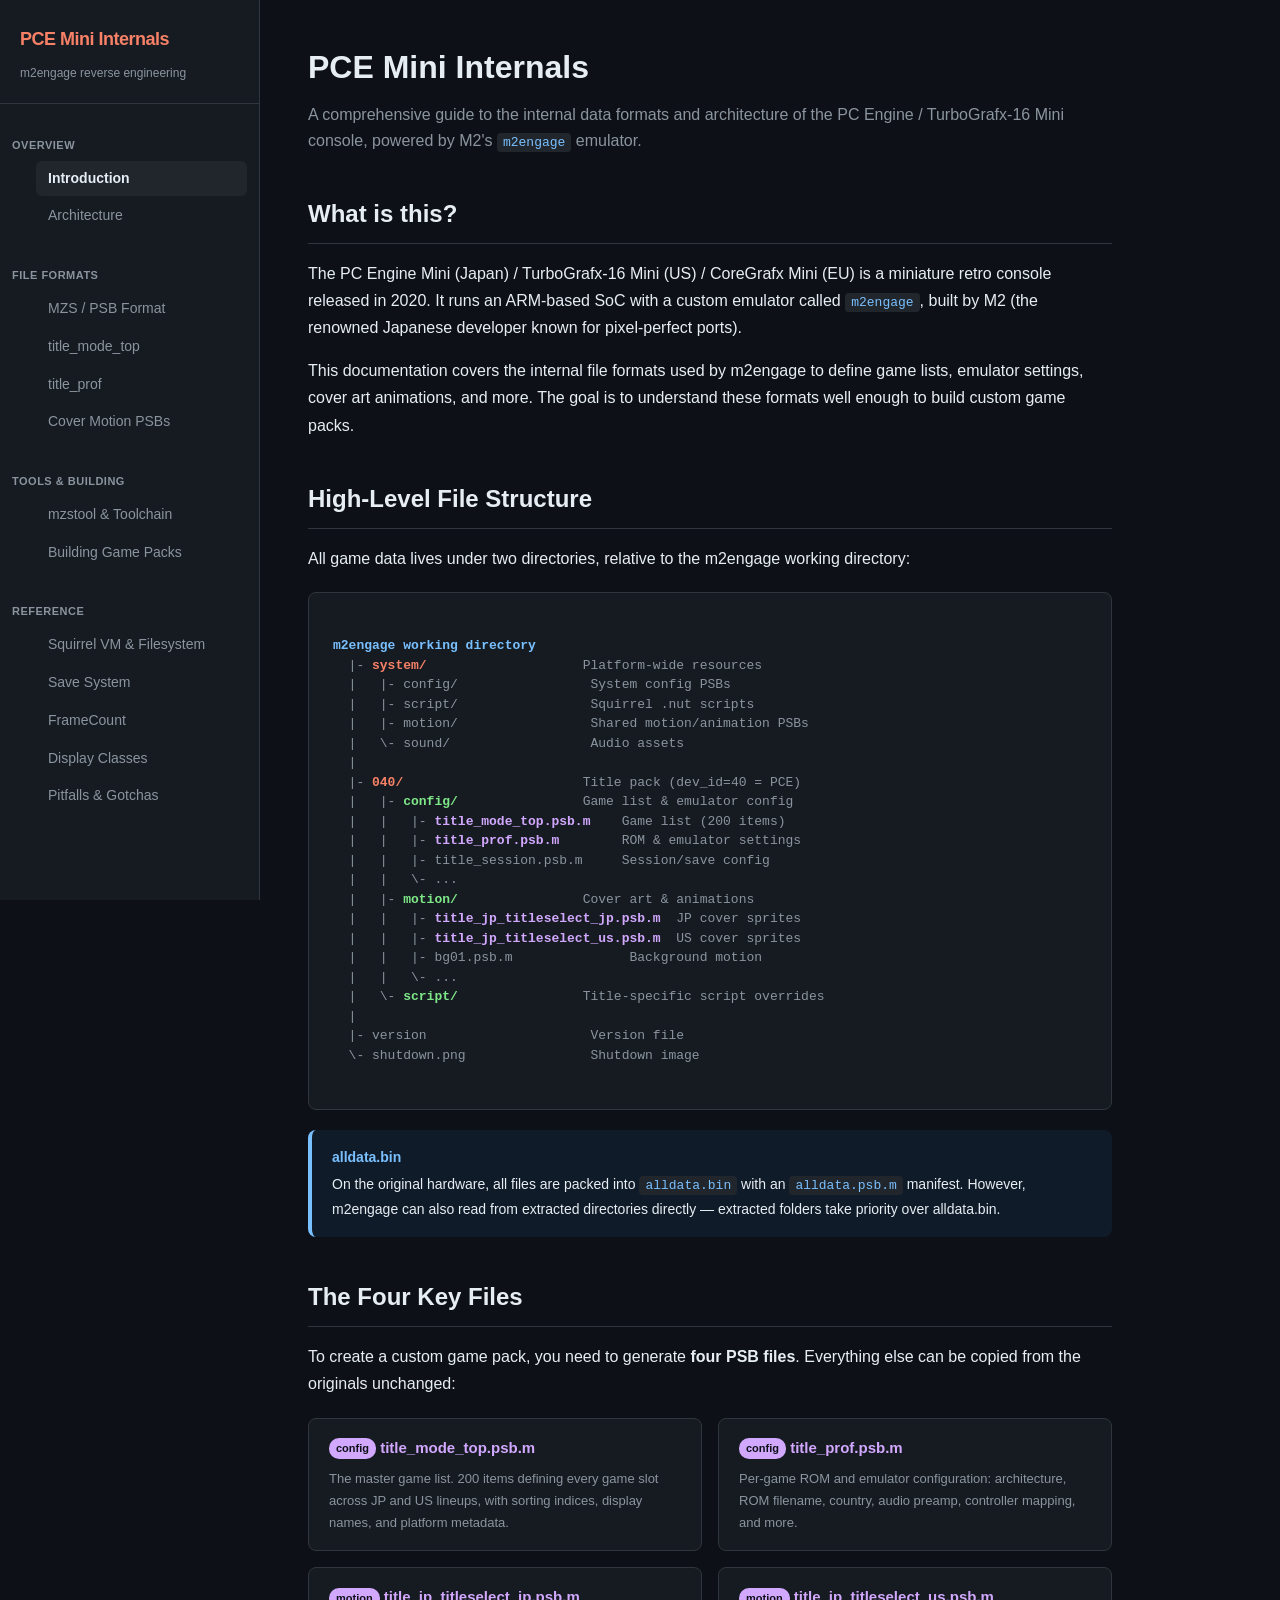
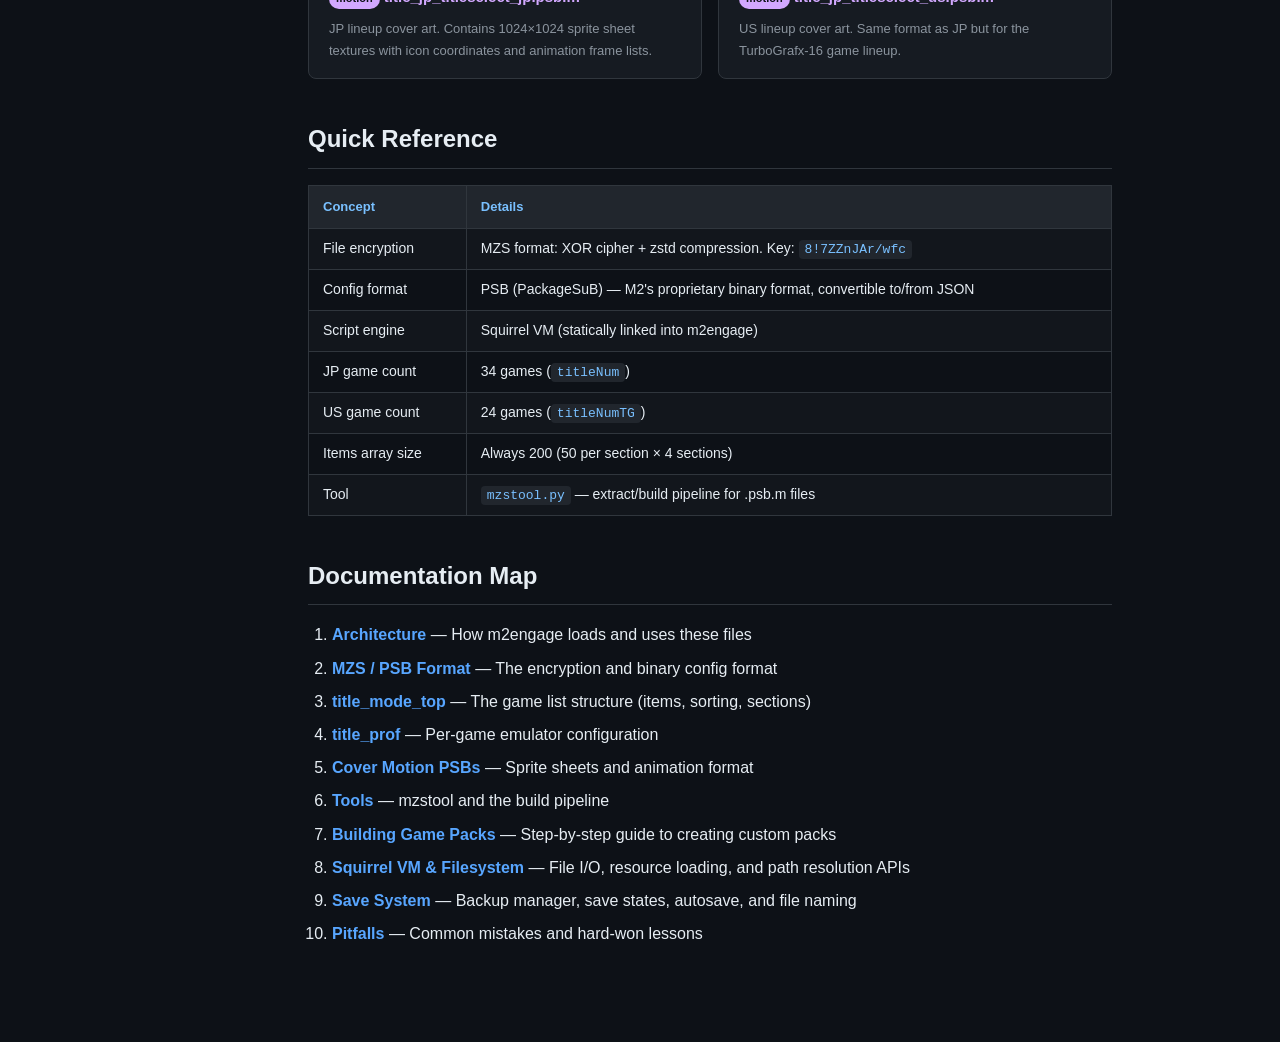
==== index.html @ 925ff39e "Initial commit: PC Engine Mini technical documentation" ====
<!DOCTYPE html>
<html lang="en">
<head>
  <meta charset="UTF-8">
  <meta name="viewport" content="width=device-width, initial-scale=1.0">
  <title>PCE Mini Internals</title>
  <link rel="stylesheet" href="style.css">
</head>
<body>
  <nav>
    <div class="logo">
      <h1>PCE Mini Internals</h1>
      <div class="subtitle">m2engage reverse engineering</div>
    </div>
    <div class="section-label">Overview</div>
    <ul>
      <li><a href="index.html" class="active">Introduction</a></li>
      <li><a href="architecture.html">Architecture</a></li>
    </ul>
    <div class="section-label">File Formats</div>
    <ul>
      <li><a href="mzs-format.html">MZS / PSB Format</a></li>
      <li><a href="title-mode-top.html">title_mode_top</a></li>
      <li><a href="title-prof.html">title_prof</a></li>
      <li><a href="cover-motion.html">Cover Motion PSBs</a></li>
    </ul>
    <div class="section-label">Tools &amp; Building</div>
    <ul>
      <li><a href="tools.html">mzstool &amp; Toolchain</a></li>
      <li><a href="building.html">Building Game Packs</a></li>
    </ul>
    <div class="section-label">Reference</div>
    <ul>
      <li><a href="squirrel-vm.html">Squirrel VM &amp; Filesystem</a></li>
      <li><a href="save-system.html">Save System</a></li>
      <li><a href="framecount.html">FrameCount</a></li>
      <li><a href="display-classes.html">Display Classes</a></li>
      <li><a href="pitfalls.html">Pitfalls &amp; Gotchas</a></li>
    </ul>
  </nav>

  <main>
    <h1>PCE Mini Internals</h1>
    <p class="page-desc">
      A comprehensive guide to the internal data formats and architecture of the
      PC Engine / TurboGrafx-16 Mini console, powered by M2's <code>m2engage</code> emulator.
    </p>

    <h2>What is this?</h2>
    <p>
      The PC Engine Mini (Japan) / TurboGrafx-16 Mini (US) / CoreGrafx Mini (EU) is a miniature
      retro console released in 2020. It runs an ARM-based SoC with a custom emulator called
      <code>m2engage</code>, built by M2 (the renowned Japanese developer known for pixel-perfect ports).
    </p>
    <p>
      This documentation covers the internal file formats used by m2engage to define game lists,
      emulator settings, cover art animations, and more. The goal is to understand these formats
      well enough to build custom game packs.
    </p>

    <h2>High-Level File Structure</h2>
    <p>
      All game data lives under two directories, relative to the m2engage working directory:
    </p>

    <div class="diagram">
<span class="hl-blue">m2engage working directory</span>
  |- <span class="highlight">system/</span>                    Platform-wide resources
  |   |- config/                 System config PSBs
  |   |- script/                 Squirrel .nut scripts
  |   |- motion/                 Shared motion/animation PSBs
  |   \- sound/                  Audio assets
  |
  |- <span class="highlight">040/</span>                       Title pack (dev_id=40 = PCE)
  |   |- <span class="hl-green">config/</span>                Game list &amp; emulator config
  |   |   |- <span class="hl-purple">title_mode_top.psb.m</span>    Game list (200 items)
  |   |   |- <span class="hl-purple">title_prof.psb.m</span>        ROM &amp; emulator settings
  |   |   |- title_session.psb.m     Session/save config
  |   |   \- ...
  |   |- <span class="hl-green">motion/</span>                Cover art &amp; animations
  |   |   |- <span class="hl-purple">title_jp_titleselect_jp.psb.m</span>  JP cover sprites
  |   |   |- <span class="hl-purple">title_jp_titleselect_us.psb.m</span>  US cover sprites
  |   |   |- bg01.psb.m               Background motion
  |   |   \- ...
  |   \- <span class="hl-green">script/</span>                Title-specific script overrides
  |
  |- version                     Version file
  \- shutdown.png                Shutdown image
    </div>

    <div class="box box-info">
      <strong>alldata.bin</strong>
      On the original hardware, all files are packed into <code>alldata.bin</code> with an
      <code>alldata.psb.m</code> manifest. However, m2engage can also read from extracted
      directories directly &mdash; extracted folders take priority over alldata.bin.
    </div>

    <h2>The Four Key Files</h2>
    <p>
      To create a custom game pack, you need to generate <strong>four PSB files</strong>.
      Everything else can be copied from the originals unchanged:
    </p>

    <div class="card-grid">
      <div class="card">
        <h4><span class="badge badge-file">config</span> title_mode_top.psb.m</h4>
        <p>The master game list. 200 items defining every game slot across JP and US lineups,
        with sorting indices, display names, and platform metadata.</p>
      </div>
      <div class="card">
        <h4><span class="badge badge-file">config</span> title_prof.psb.m</h4>
        <p>Per-game ROM and emulator configuration: architecture, ROM filename, country,
        audio preamp, controller mapping, and more.</p>
      </div>
      <div class="card">
        <h4><span class="badge badge-file">motion</span> title_jp_titleselect_jp.psb.m</h4>
        <p>JP lineup cover art. Contains 1024&times;1024 sprite sheet textures with icon
        coordinates and animation frame lists.</p>
      </div>
      <div class="card">
        <h4><span class="badge badge-file">motion</span> title_jp_titleselect_us.psb.m</h4>
        <p>US lineup cover art. Same format as JP but for the TurboGrafx-16 game lineup.</p>
      </div>
    </div>

    <h2>Quick Reference</h2>
    <table>
      <tr>
        <th>Concept</th>
        <th>Details</th>
      </tr>
      <tr>
        <td>File encryption</td>
        <td>MZS format: XOR cipher + zstd compression. Key: <code>8!7ZZnJAr/wfc</code></td>
      </tr>
      <tr>
        <td>Config format</td>
        <td>PSB (PackageSuB) &mdash; M2's proprietary binary format, convertible to/from JSON</td>
      </tr>
      <tr>
        <td>Script engine</td>
        <td>Squirrel VM (statically linked into m2engage)</td>
      </tr>
      <tr>
        <td>JP game count</td>
        <td>34 games (<code>titleNum</code>)</td>
      </tr>
      <tr>
        <td>US game count</td>
        <td>24 games (<code>titleNumTG</code>)</td>
      </tr>
      <tr>
        <td>Items array size</td>
        <td>Always 200 (50 per section &times; 4 sections)</td>
      </tr>
      <tr>
        <td>Tool</td>
        <td><code>mzstool.py</code> &mdash; extract/build pipeline for .psb.m files</td>
      </tr>
    </table>

    <h2>Documentation Map</h2>
    <ol>
      <li><a href="architecture.html"><strong>Architecture</strong></a> &mdash; How m2engage loads and uses these files</li>
      <li><a href="mzs-format.html"><strong>MZS / PSB Format</strong></a> &mdash; The encryption and binary config format</li>
      <li><a href="title-mode-top.html"><strong>title_mode_top</strong></a> &mdash; The game list structure (items, sorting, sections)</li>
      <li><a href="title-prof.html"><strong>title_prof</strong></a> &mdash; Per-game emulator configuration</li>
      <li><a href="cover-motion.html"><strong>Cover Motion PSBs</strong></a> &mdash; Sprite sheets and animation format</li>
      <li><a href="tools.html"><strong>Tools</strong></a> &mdash; mzstool and the build pipeline</li>
      <li><a href="building.html"><strong>Building Game Packs</strong></a> &mdash; Step-by-step guide to creating custom packs</li>
      <li><a href="squirrel-vm.html"><strong>Squirrel VM &amp; Filesystem</strong></a> &mdash; File I/O, resource loading, and path resolution APIs</li>
      <li><a href="save-system.html"><strong>Save System</strong></a> &mdash; Backup manager, save states, autosave, and file naming</li>
      <li><a href="pitfalls.html"><strong>Pitfalls</strong></a> &mdash; Common mistakes and hard-won lessons</li>
    </ol>

  </main>
</body>
</html>
---- style.css ----
/* === PCE Mini Internals Documentation === */

:root {
  --bg: #0d1117;
  --bg-secondary: #161b22;
  --bg-tertiary: #21262d;
  --border: #30363d;
  --text: #e6edf3;
  --text-muted: #8b949e;
  --accent: #f78166;
  --accent2: #7ee787;
  --accent3: #79c0ff;
  --accent4: #d2a8ff;
  --link: #58a6ff;
  --warning: #d29922;
  --danger: #f85149;
  --success: #3fb950;
  --pce-red: #e44;
  --pce-orange: #f78166;
}

* { box-sizing: border-box; margin: 0; padding: 0; }

body {
  font-family: -apple-system, BlinkMacSystemFont, 'Segoe UI', Helvetica, Arial, sans-serif;
  background: var(--bg);
  color: var(--text);
  line-height: 1.7;
  display: flex;
  min-height: 100vh;
}

/* --- Navigation --- */
nav {
  position: fixed;
  top: 0;
  left: 0;
  width: 260px;
  height: 100vh;
  background: var(--bg-secondary);
  border-right: 1px solid var(--border);
  padding: 24px 0;
  overflow-y: auto;
  z-index: 100;
}

nav .logo {
  padding: 0 20px 20px;
  border-bottom: 1px solid var(--border);
  margin-bottom: 16px;
}

nav .logo h1 {
  font-size: 18px;
  color: var(--accent);
  font-weight: 700;
  letter-spacing: -0.5px;
}

nav .logo .subtitle {
  font-size: 12px;
  color: var(--text-muted);
  margin-top: 4px;
}

nav ul {
  list-style: none;
  padding: 0 12px;
}

nav ul li {
  margin-bottom: 2px;
}

nav ul li a {
  display: block;
  padding: 6px 12px;
  color: var(--text-muted);
  text-decoration: none;
  font-size: 14px;
  border-radius: 6px;
  transition: all 0.15s;
}

nav ul li a:hover {
  color: var(--text);
  background: var(--bg-tertiary);
}

nav ul li a.active {
  color: var(--text);
  background: var(--bg-tertiary);
  font-weight: 600;
}

nav .section-label {
  font-size: 11px;
  font-weight: 700;
  text-transform: uppercase;
  color: var(--text-muted);
  padding: 16px 12px 6px;
  letter-spacing: 0.5px;
}

/* --- Main Content --- */
main {
  margin-left: 260px;
  flex: 1;
  max-width: 900px;
  padding: 40px 48px 80px;
}

h1 {
  font-size: 32px;
  font-weight: 700;
  margin-bottom: 8px;
  color: var(--text);
}

h1 .tag {
  display: inline-block;
  font-size: 12px;
  padding: 2px 8px;
  border-radius: 12px;
  background: var(--accent);
  color: var(--bg);
  vertical-align: middle;
  margin-left: 8px;
  font-weight: 600;
}

.page-desc {
  color: var(--text-muted);
  font-size: 16px;
  margin-bottom: 32px;
  line-height: 1.6;
}

h2 {
  font-size: 24px;
  font-weight: 600;
  margin-top: 40px;
  margin-bottom: 16px;
  padding-bottom: 8px;
  border-bottom: 1px solid var(--border);
  color: var(--text);
}

h3 {
  font-size: 18px;
  font-weight: 600;
  margin-top: 28px;
  margin-bottom: 12px;
  color: var(--accent3);
}

h4 {
  font-size: 15px;
  font-weight: 600;
  margin-top: 20px;
  margin-bottom: 8px;
  color: var(--accent4);
}

p {
  margin-bottom: 16px;
  color: var(--text);
}

a { color: var(--link); text-decoration: none; }
a:hover { text-decoration: underline; }

/* --- Code --- */
code {
  font-family: 'SF Mono', 'Fira Code', 'Cascadia Code', monospace;
  background: var(--bg-tertiary);
  padding: 2px 6px;
  border-radius: 4px;
  font-size: 13px;
  color: var(--accent3);
}

pre {
  background: var(--bg-secondary);
  border: 1px solid var(--border);
  border-radius: 8px;
  padding: 16px 20px;
  margin-bottom: 20px;
  overflow-x: auto;
  font-size: 13px;
  line-height: 1.6;
}

pre code {
  background: none;
  padding: 0;
  color: var(--text);
}

/* --- Tables --- */
table {
  width: 100%;
  border-collapse: collapse;
  margin-bottom: 24px;
  font-size: 14px;
}

th {
  background: var(--bg-tertiary);
  border: 1px solid var(--border);
  padding: 10px 14px;
  text-align: left;
  font-weight: 600;
  color: var(--accent3);
  font-size: 13px;
}

td {
  border: 1px solid var(--border);
  padding: 8px 14px;
  color: var(--text);
}

tr:nth-child(even) td {
  background: rgba(255,255,255,0.02);
}

tr.highlight-row td {
  background: rgba(248, 81, 73, 0.1);
  font-weight: 600;
}

/* --- Diagrams / Illustrations --- */
.diagram {
  background: var(--bg-secondary);
  border: 1px solid var(--border);
  border-radius: 8px;
  padding: 24px;
  margin: 20px 0;
  overflow-x: auto;
  white-space: pre-wrap;
  font-family: 'SF Mono', monospace;
  font-size: 13px;
  line-height: 1.5;
  color: var(--text-muted);
}

.diagram .highlight { color: var(--accent); font-weight: 700; }
.diagram .hl-green { color: var(--accent2); font-weight: 700; }
.diagram .hl-blue { color: var(--accent3); font-weight: 700; }
.diagram .hl-purple { color: var(--accent4); font-weight: 700; }
.diagram .hl-dim { color: var(--text-muted); }

/* --- Info boxes --- */
.box {
  border-radius: 8px;
  padding: 16px 20px;
  margin: 20px 0;
  border-left: 4px solid;
  font-size: 14px;
}

.box-info {
  background: rgba(56, 139, 253, 0.08);
  border-color: var(--accent3);
}

.box-warning {
  background: rgba(210, 169, 34, 0.08);
  border-color: var(--warning);
}

.box-danger {
  background: rgba(248, 81, 73, 0.08);
  border-color: var(--danger);
}

.box-success {
  background: rgba(63, 185, 80, 0.08);
  border-color: var(--success);
}

.box strong {
  display: block;
  margin-bottom: 4px;
}

.box-warning strong { color: var(--warning); }
.box-danger strong { color: var(--danger); }
.box-info strong { color: var(--accent3); }
.box-success strong { color: var(--success); }

/* --- Lists --- */
ul, ol {
  margin: 0 0 16px 24px;
}

li {
  margin-bottom: 6px;
}

/* --- Inline badges --- */
.badge {
  display: inline-block;
  font-size: 11px;
  font-weight: 600;
  padding: 1px 7px;
  border-radius: 10px;
  vertical-align: middle;
}

.badge-jp { background: #e44; color: #fff; }
.badge-us { background: #38a; color: #fff; }
.badge-en { background: #7a5; color: #fff; }
.badge-dummy { background: var(--bg-tertiary); color: var(--text-muted); border: 1px solid var(--border); }
.badge-file { background: var(--accent4); color: var(--bg); }
.badge-key { background: var(--accent); color: var(--bg); }

/* --- Grid layout for cards --- */
.card-grid {
  display: grid;
  grid-template-columns: 1fr 1fr;
  gap: 16px;
  margin: 20px 0;
}

.card {
  background: var(--bg-secondary);
  border: 1px solid var(--border);
  border-radius: 8px;
  padding: 16px 20px;
}

.card h4 {
  margin-top: 0;
  margin-bottom: 8px;
}

.card p {
  font-size: 13px;
  color: var(--text-muted);
  margin-bottom: 0;
}

/* --- SVG diagrams --- */
svg text {
  font-family: 'SF Mono', monospace;
  font-size: 12px;
}

/* --- Responsive --- */
@media (max-width: 900px) {
  nav { display: none; }
  main { margin-left: 0; padding: 24px; }
  .card-grid { grid-template-columns: 1fr; }
}
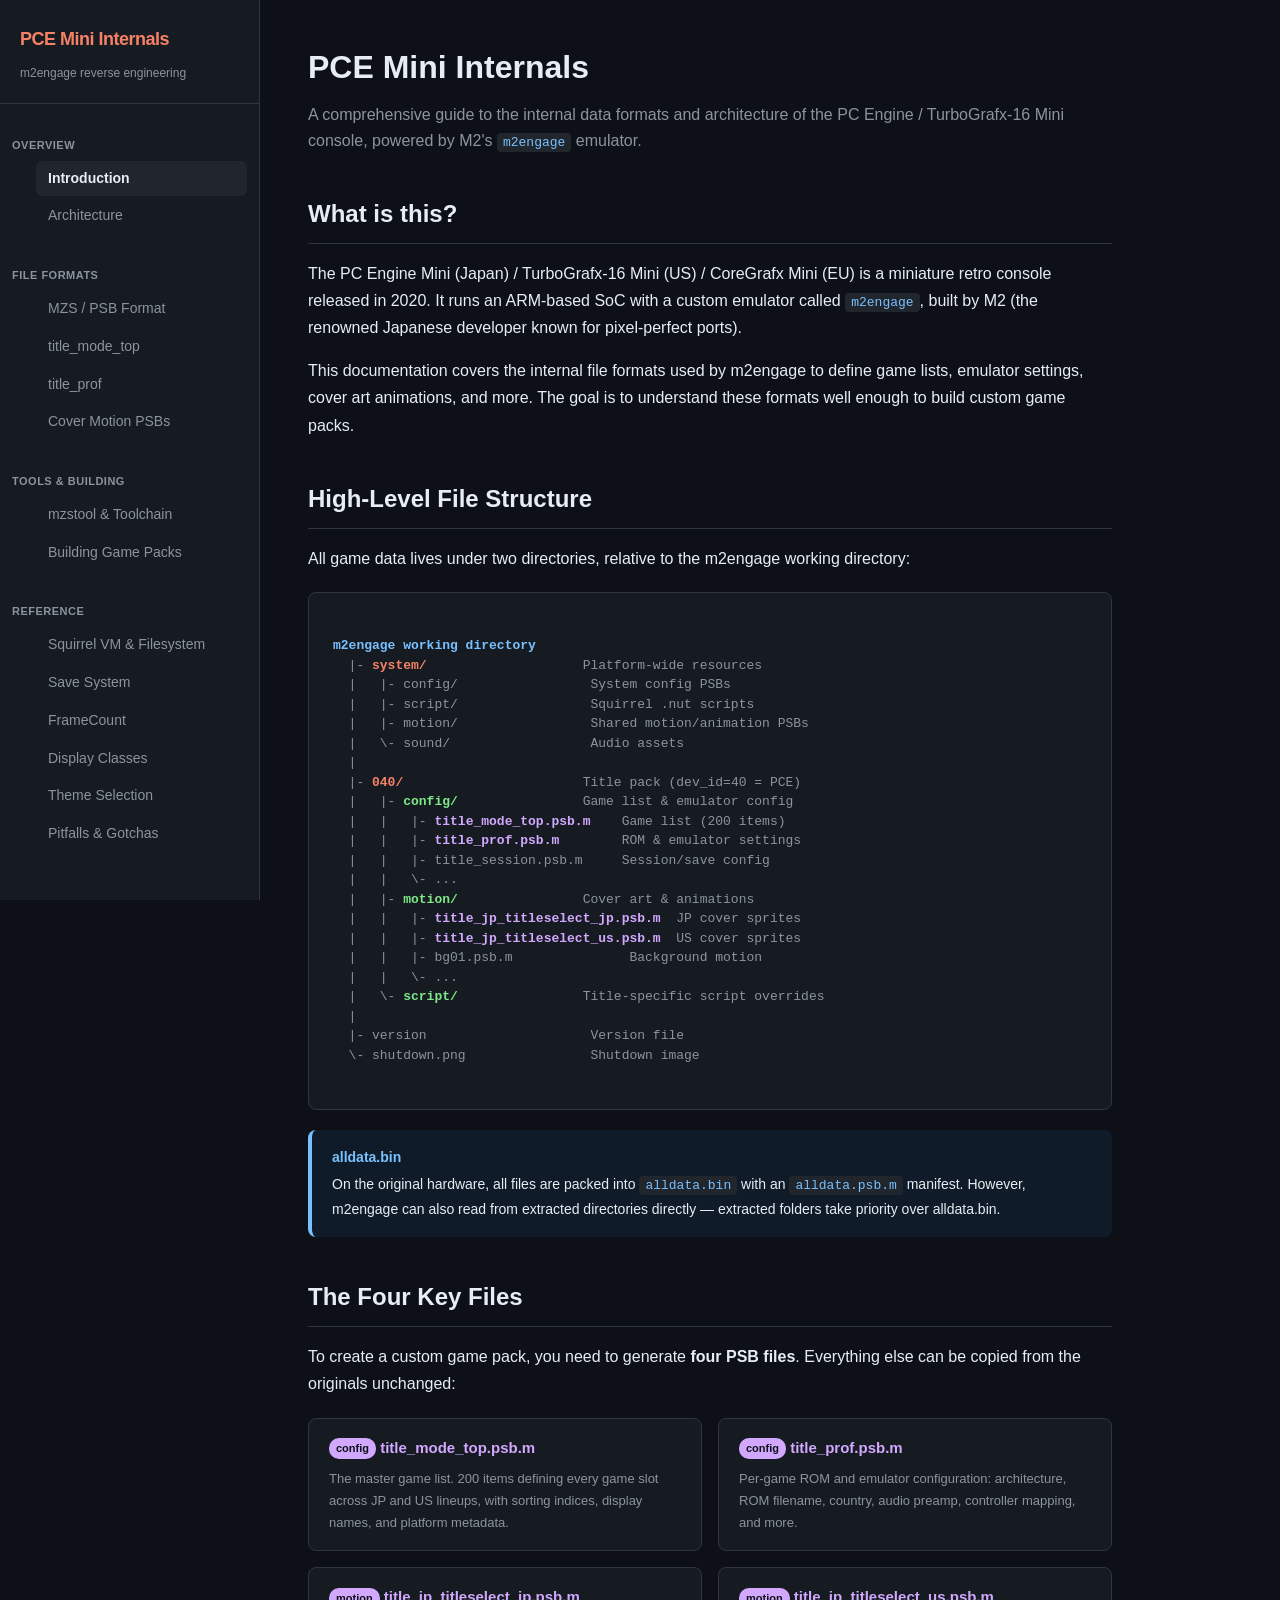
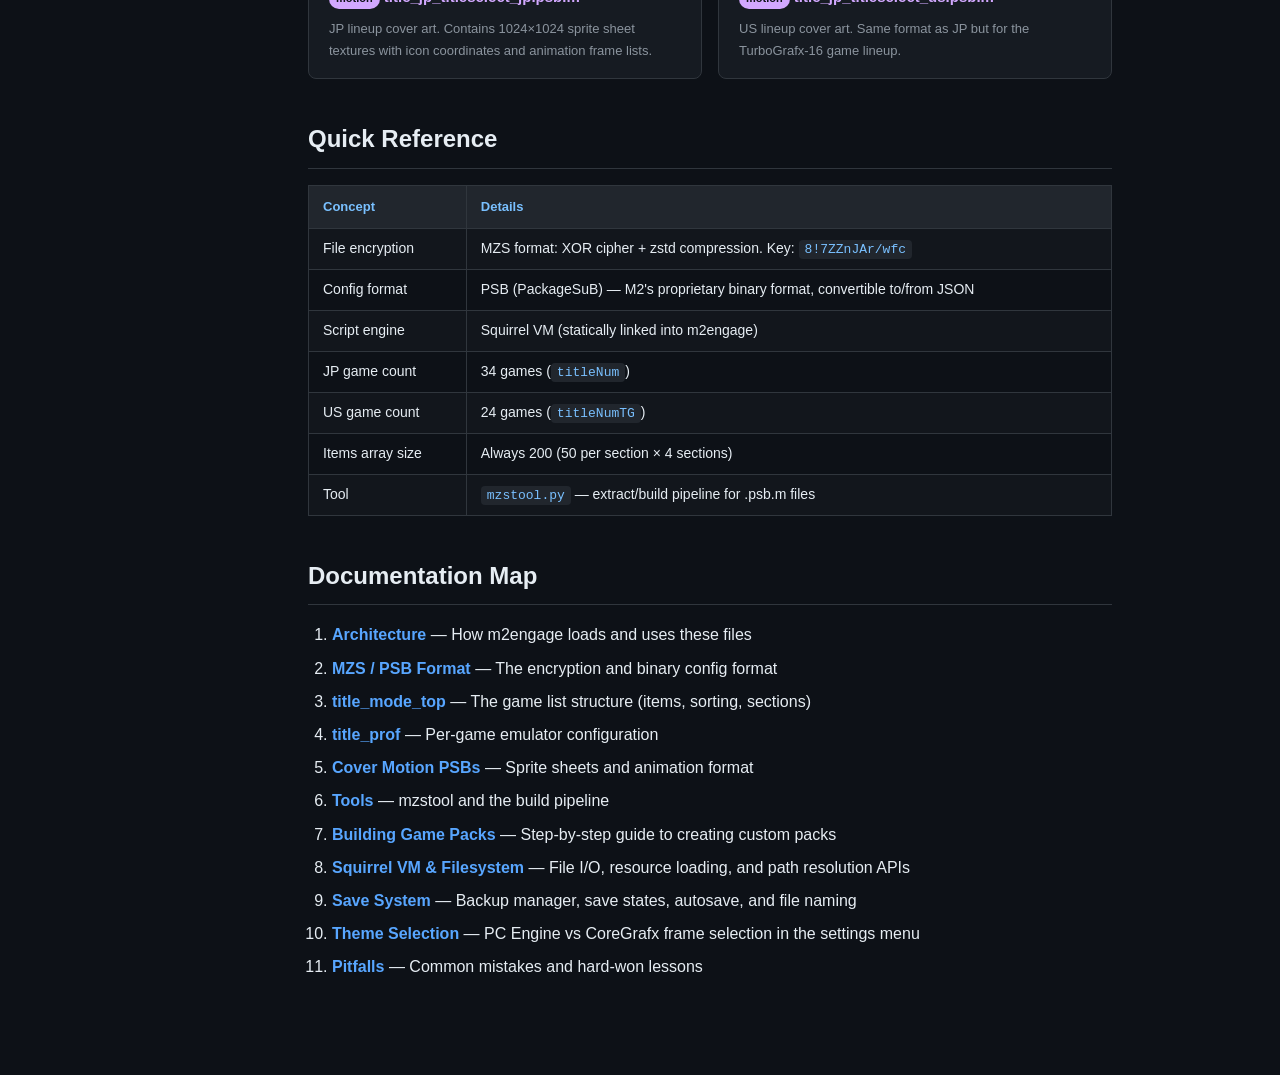
==== commit 7879236e: "Add Theme Selection documentation page New page covering the PC Engine vs CoreGrafx frame/theme mech" ====
--- a/index.html
+++ b/index.html
@@ -35,6 +35,7 @@
       <li><a href="save-system.html">Save System</a></li>
       <li><a href="framecount.html">FrameCount</a></li>
       <li><a href="display-classes.html">Display Classes</a></li>
+      <li><a href="theme.html">Theme Selection</a></li>
       <li><a href="pitfalls.html">Pitfalls &amp; Gotchas</a></li>
     </ul>
   </nav>
@@ -170,6 +171,7 @@
       <li><a href="building.html"><strong>Building Game Packs</strong></a> &mdash; Step-by-step guide to creating custom packs</li>
       <li><a href="squirrel-vm.html"><strong>Squirrel VM &amp; Filesystem</strong></a> &mdash; File I/O, resource loading, and path resolution APIs</li>
       <li><a href="save-system.html"><strong>Save System</strong></a> &mdash; Backup manager, save states, autosave, and file naming</li>
+      <li><a href="theme.html"><strong>Theme Selection</strong></a> &mdash; PC Engine vs CoreGrafx frame selection in the settings menu</li>
       <li><a href="pitfalls.html"><strong>Pitfalls</strong></a> &mdash; Common mistakes and hard-won lessons</li>
     </ol>
 
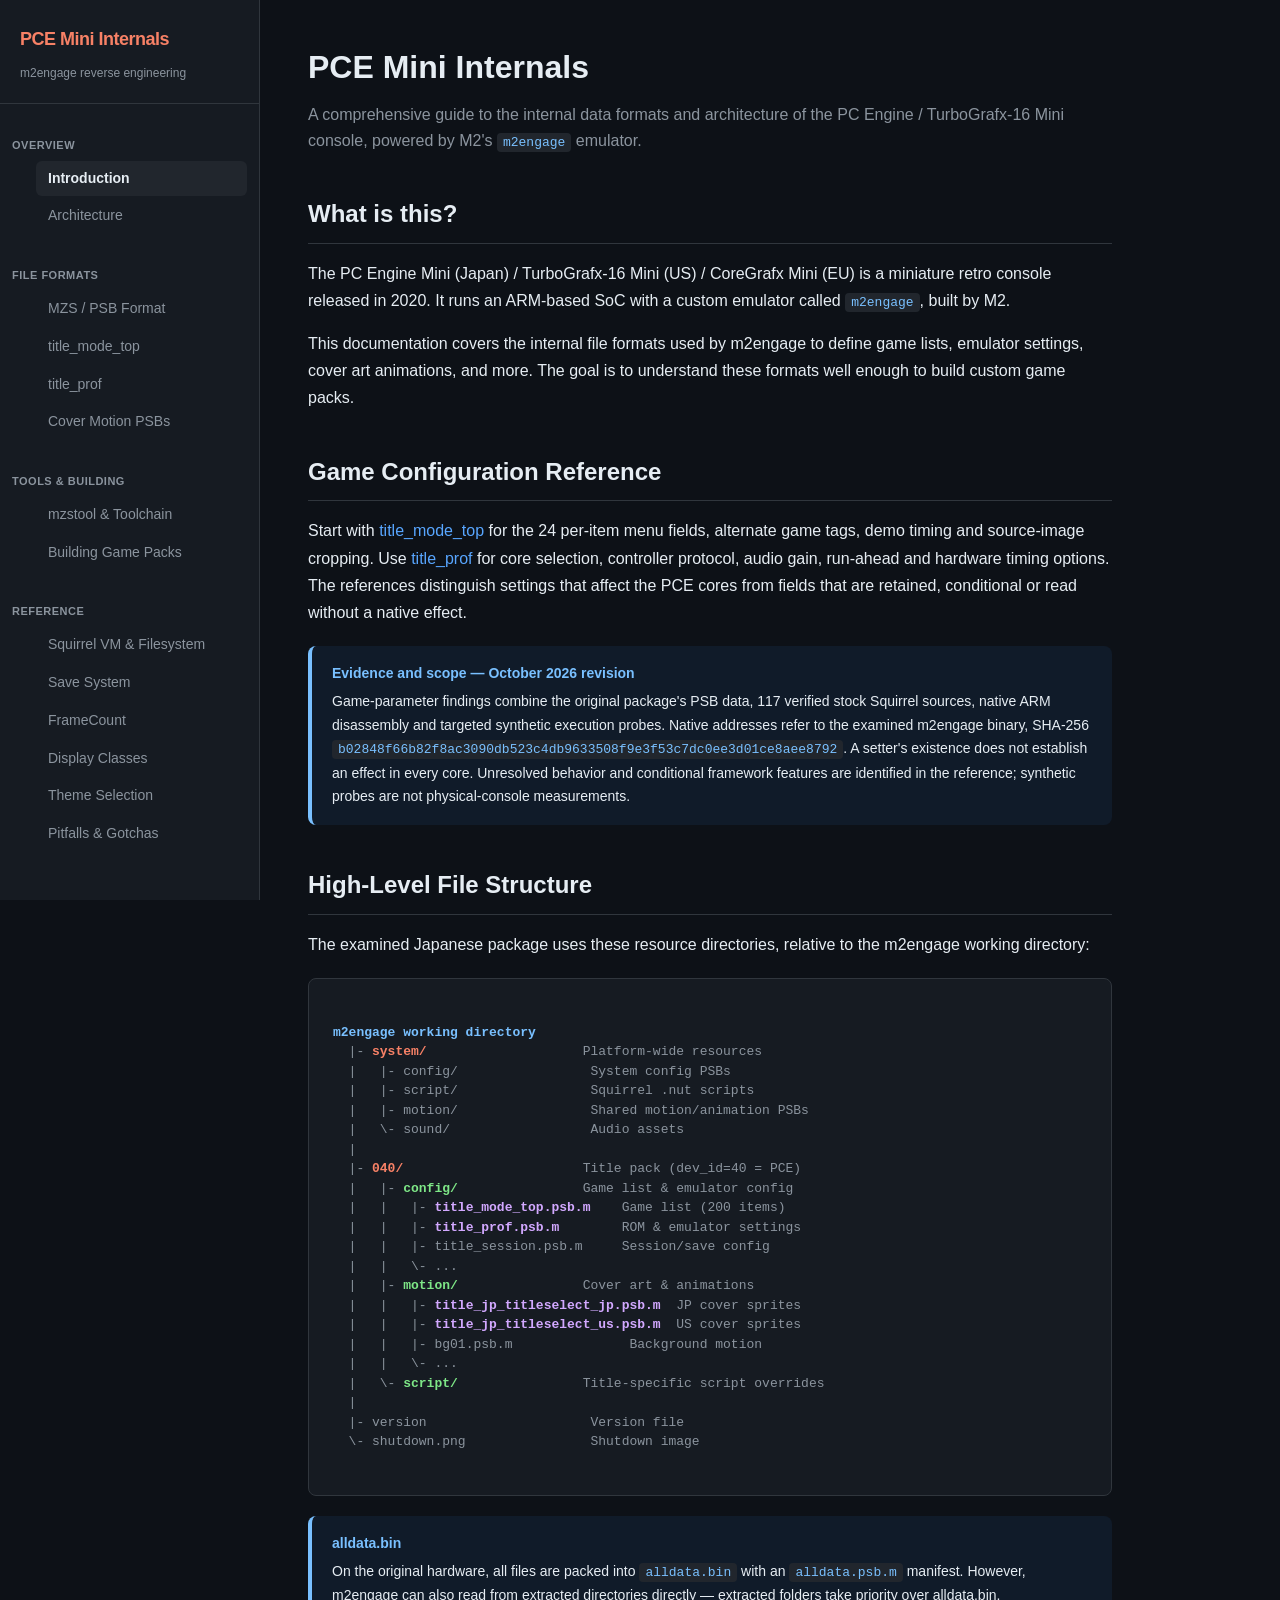
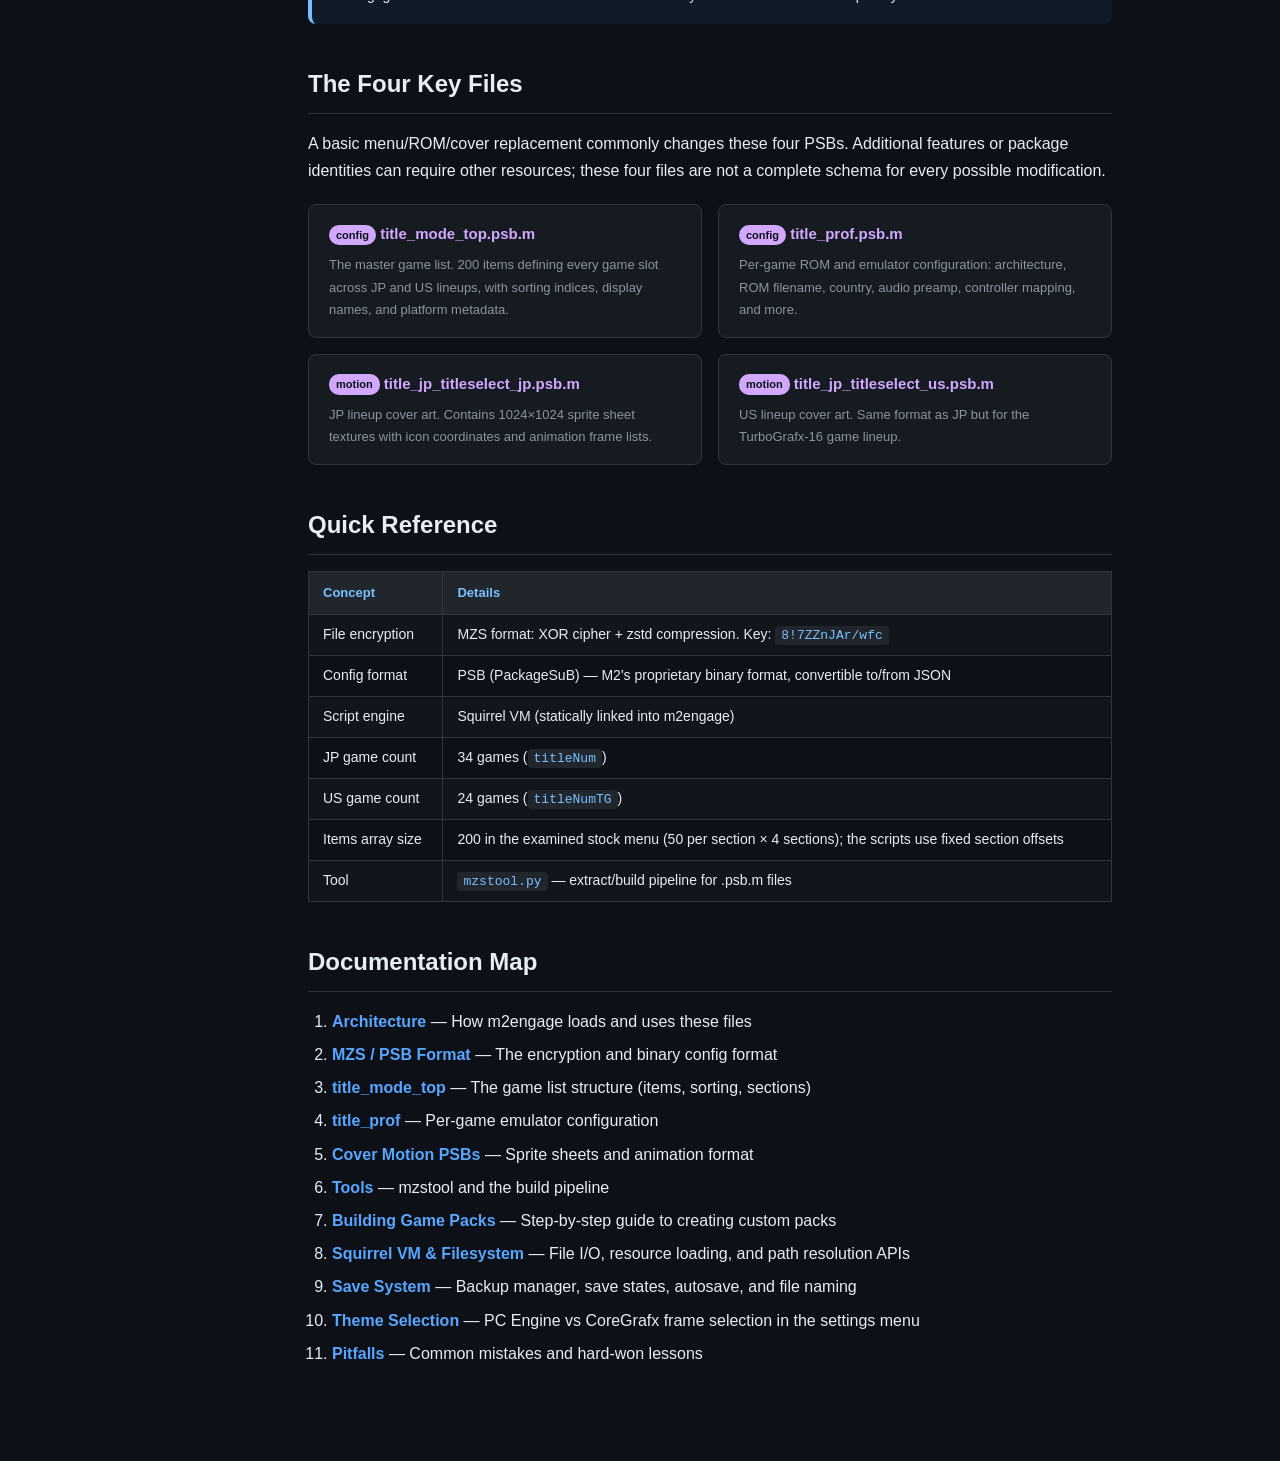
==== commit 8e78eac8: "Correct stock m2engage documentation and expand game parameter reference" ====
--- a/index.html
+++ b/index.html
@@ -51,7 +51,7 @@
     <p>
       The PC Engine Mini (Japan) / TurboGrafx-16 Mini (US) / CoreGrafx Mini (EU) is a miniature
       retro console released in 2020. It runs an ARM-based SoC with a custom emulator called
-      <code>m2engage</code>, built by M2 (the renowned Japanese developer known for pixel-perfect ports).
+      <code>m2engage</code>, built by M2.
     </p>
     <p>
       This documentation covers the internal file formats used by m2engage to define game lists,
@@ -59,9 +59,30 @@
       well enough to build custom game packs.
     </p>
 
+    <h2>Game Configuration Reference</h2>
+    <p>
+      Start with <a href="title-mode-top.html">title_mode_top</a> for the 24 per-item
+      menu fields, alternate game tags, demo timing and source-image cropping. Use
+      <a href="title-prof.html">title_prof</a> for core selection, controller protocol,
+      audio gain, run-ahead and hardware timing options. The references distinguish
+      settings that affect the PCE cores from fields that are retained, conditional
+      or read without a native effect.
+    </p>
+    <div class="box box-info">
+      <strong>Evidence and scope &mdash; October 2026 revision</strong>
+      Game-parameter findings combine the original package's PSB data, 117 verified
+      stock Squirrel sources, native ARM disassembly and targeted synthetic execution
+      probes. Native addresses refer to the examined m2engage binary, SHA-256
+      <code>b02848f66b82f8ac3090db523c4db9633508f9e3f53c7dc0ee3d01ce8aee8792</code>.
+      A setter's existence does not establish an effect in every core. Unresolved
+      behavior and conditional framework features are identified in the reference;
+      synthetic probes are not physical-console measurements.
+    </div>
+
     <h2>High-Level File Structure</h2>
     <p>
-      All game data lives under two directories, relative to the m2engage working directory:
+      The examined Japanese package uses these resource directories, relative to
+      the m2engage working directory:
     </p>
 
     <div class="diagram">
@@ -98,8 +119,9 @@
 
     <h2>The Four Key Files</h2>
     <p>
-      To create a custom game pack, you need to generate <strong>four PSB files</strong>.
-      Everything else can be copied from the originals unchanged:
+      A basic menu/ROM/cover replacement commonly changes these four PSBs. Additional
+      features or package identities can require other resources; these four files
+      are not a complete schema for every possible modification.
     </p>
 
     <div class="card-grid">
@@ -152,7 +174,7 @@
       </tr>
       <tr>
         <td>Items array size</td>
-        <td>Always 200 (50 per section &times; 4 sections)</td>
+        <td>200 in the examined stock menu (50 per section &times; 4 sections); the scripts use fixed section offsets</td>
       </tr>
       <tr>
         <td>Tool</td>
--- a/style.css
+++ b/style.css
@@ -108,6 +108,7 @@
   flex: 1;
   max-width: 900px;
   padding: 40px 48px 80px;
+  min-width: 0;
 }
 
 h1 {
@@ -178,6 +179,7 @@
   border-radius: 4px;
   font-size: 13px;
   color: var(--accent3);
+  overflow-wrap: anywhere;
 }
 
 pre {
@@ -219,6 +221,7 @@
   border: 1px solid var(--border);
   padding: 8px 14px;
   color: var(--text);
+  overflow-wrap: anywhere;
 }
 
 tr:nth-child(even) td {
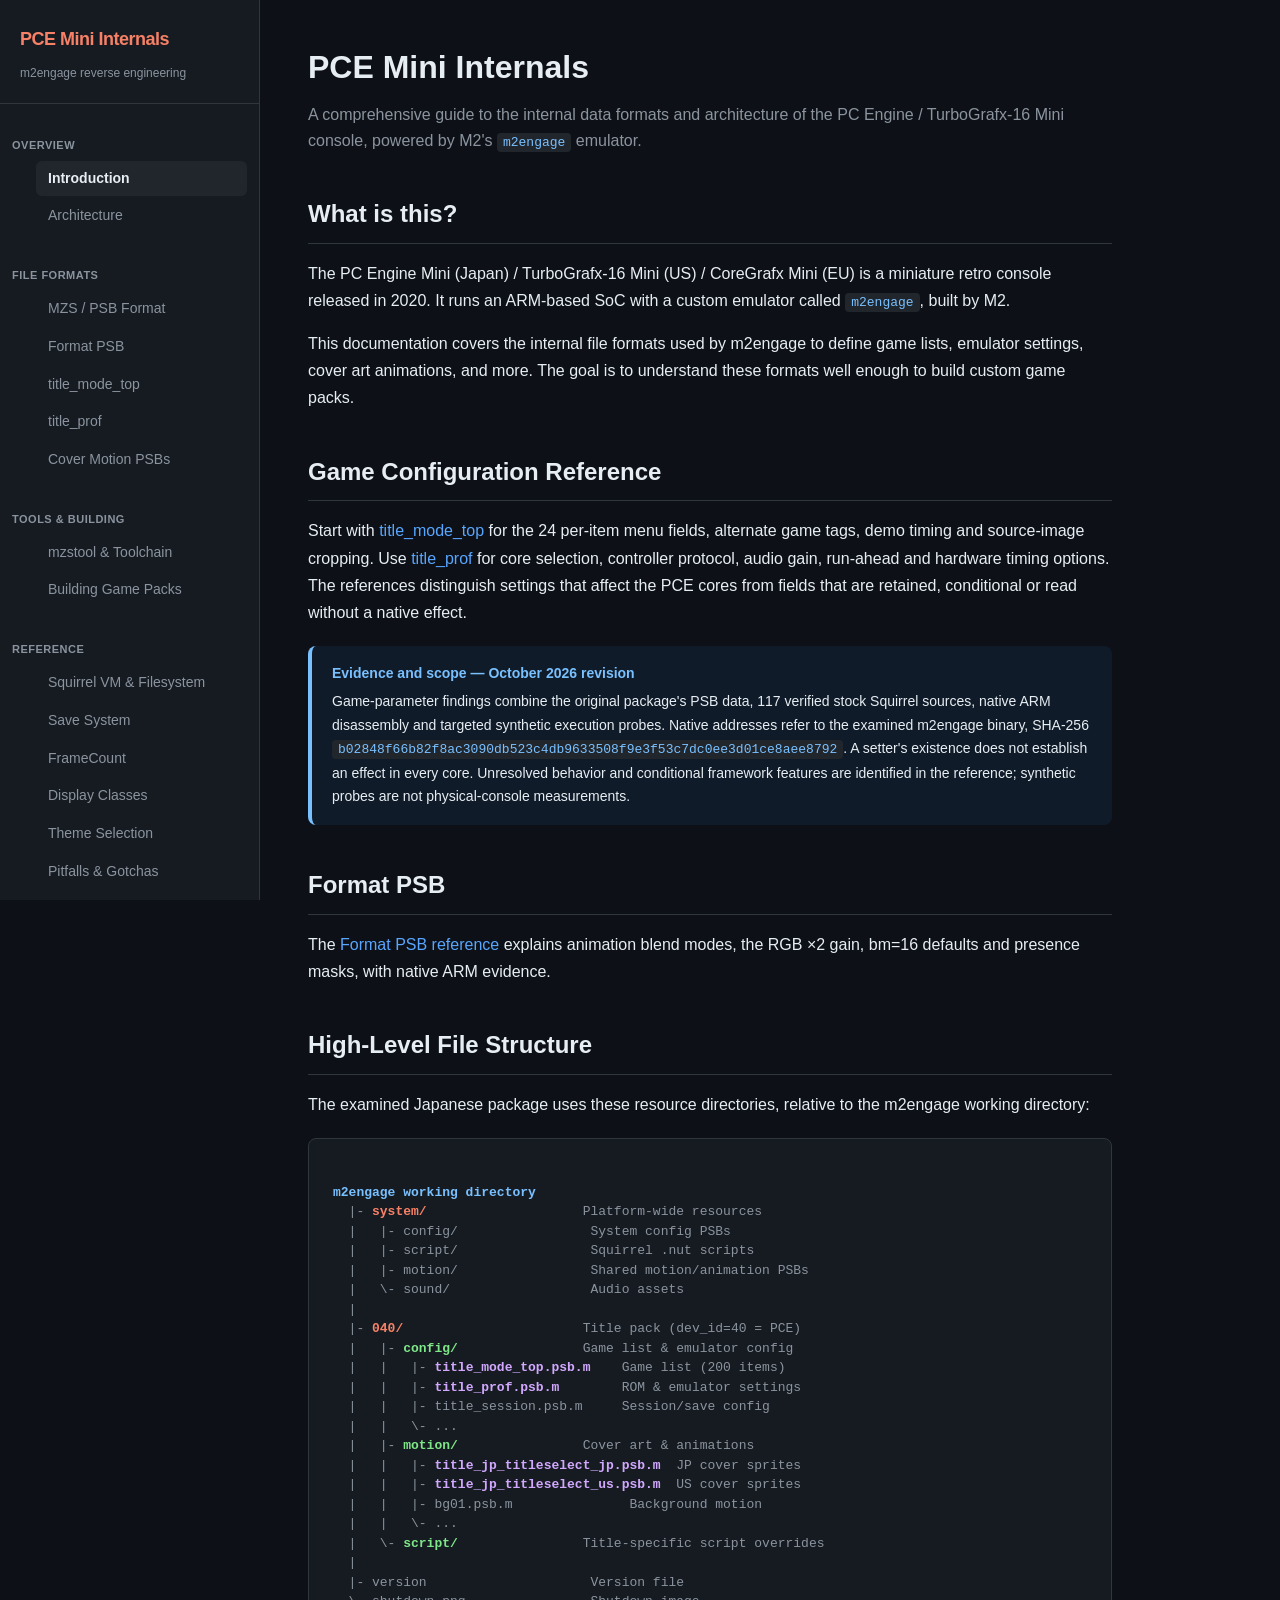
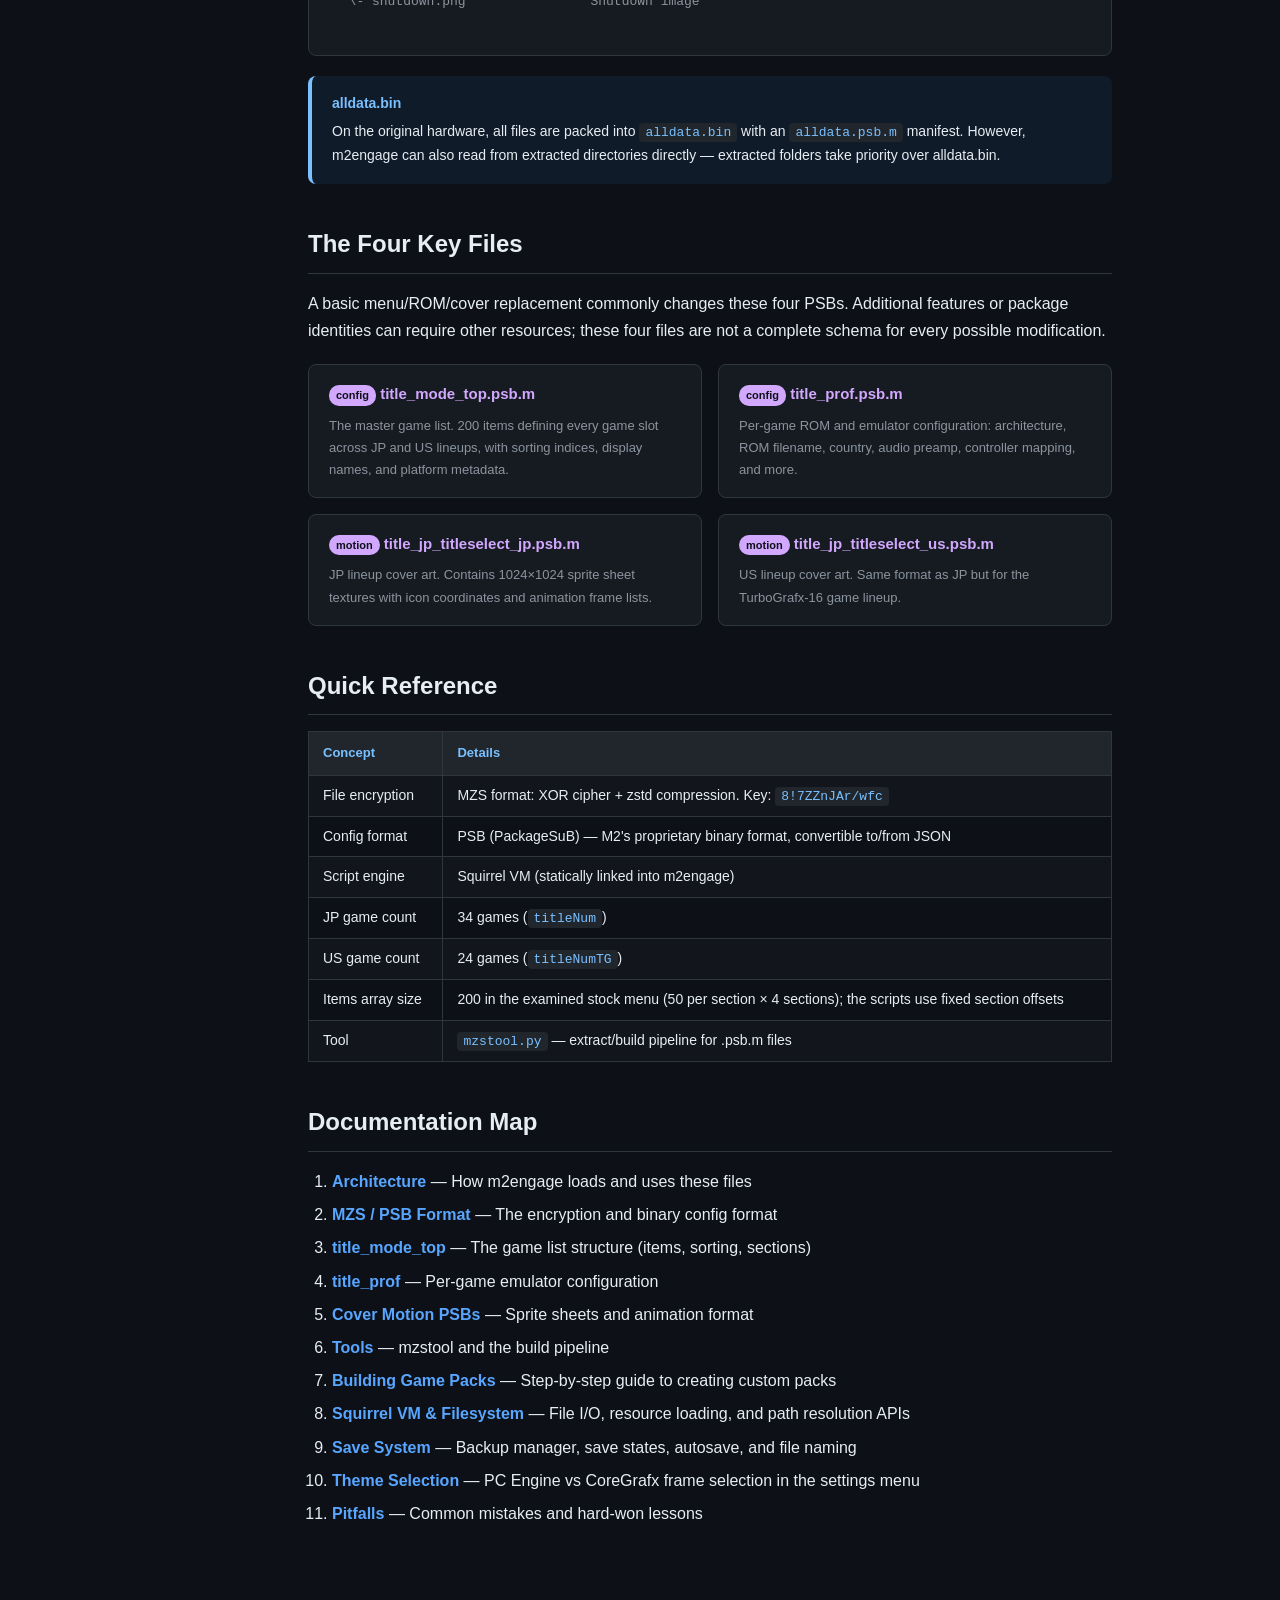
==== commit 396d91de: "Document PSB animation blend modes and RGB gain with native evidence" ====
--- a/index.html
+++ b/index.html
@@ -20,6 +20,7 @@
     <div class="section-label">File Formats</div>
     <ul>
       <li><a href="mzs-format.html">MZS / PSB Format</a></li>
+      <li><a href="psb-format.html">Format PSB</a></li>
       <li><a href="title-mode-top.html">title_mode_top</a></li>
       <li><a href="title-prof.html">title_prof</a></li>
       <li><a href="cover-motion.html">Cover Motion PSBs</a></li>
@@ -78,6 +79,10 @@
       behavior and conditional framework features are identified in the reference;
       synthetic probes are not physical-console measurements.
     </div>
+
+    <h2>Format PSB</h2>
+    <p>The <a href="psb-format.html">Format PSB reference</a> explains animation blend modes,
+      the RGB &times;2 gain, bm=16 defaults and presence masks, with native ARM evidence.</p>
 
     <h2>High-Level File Structure</h2>
     <p>
